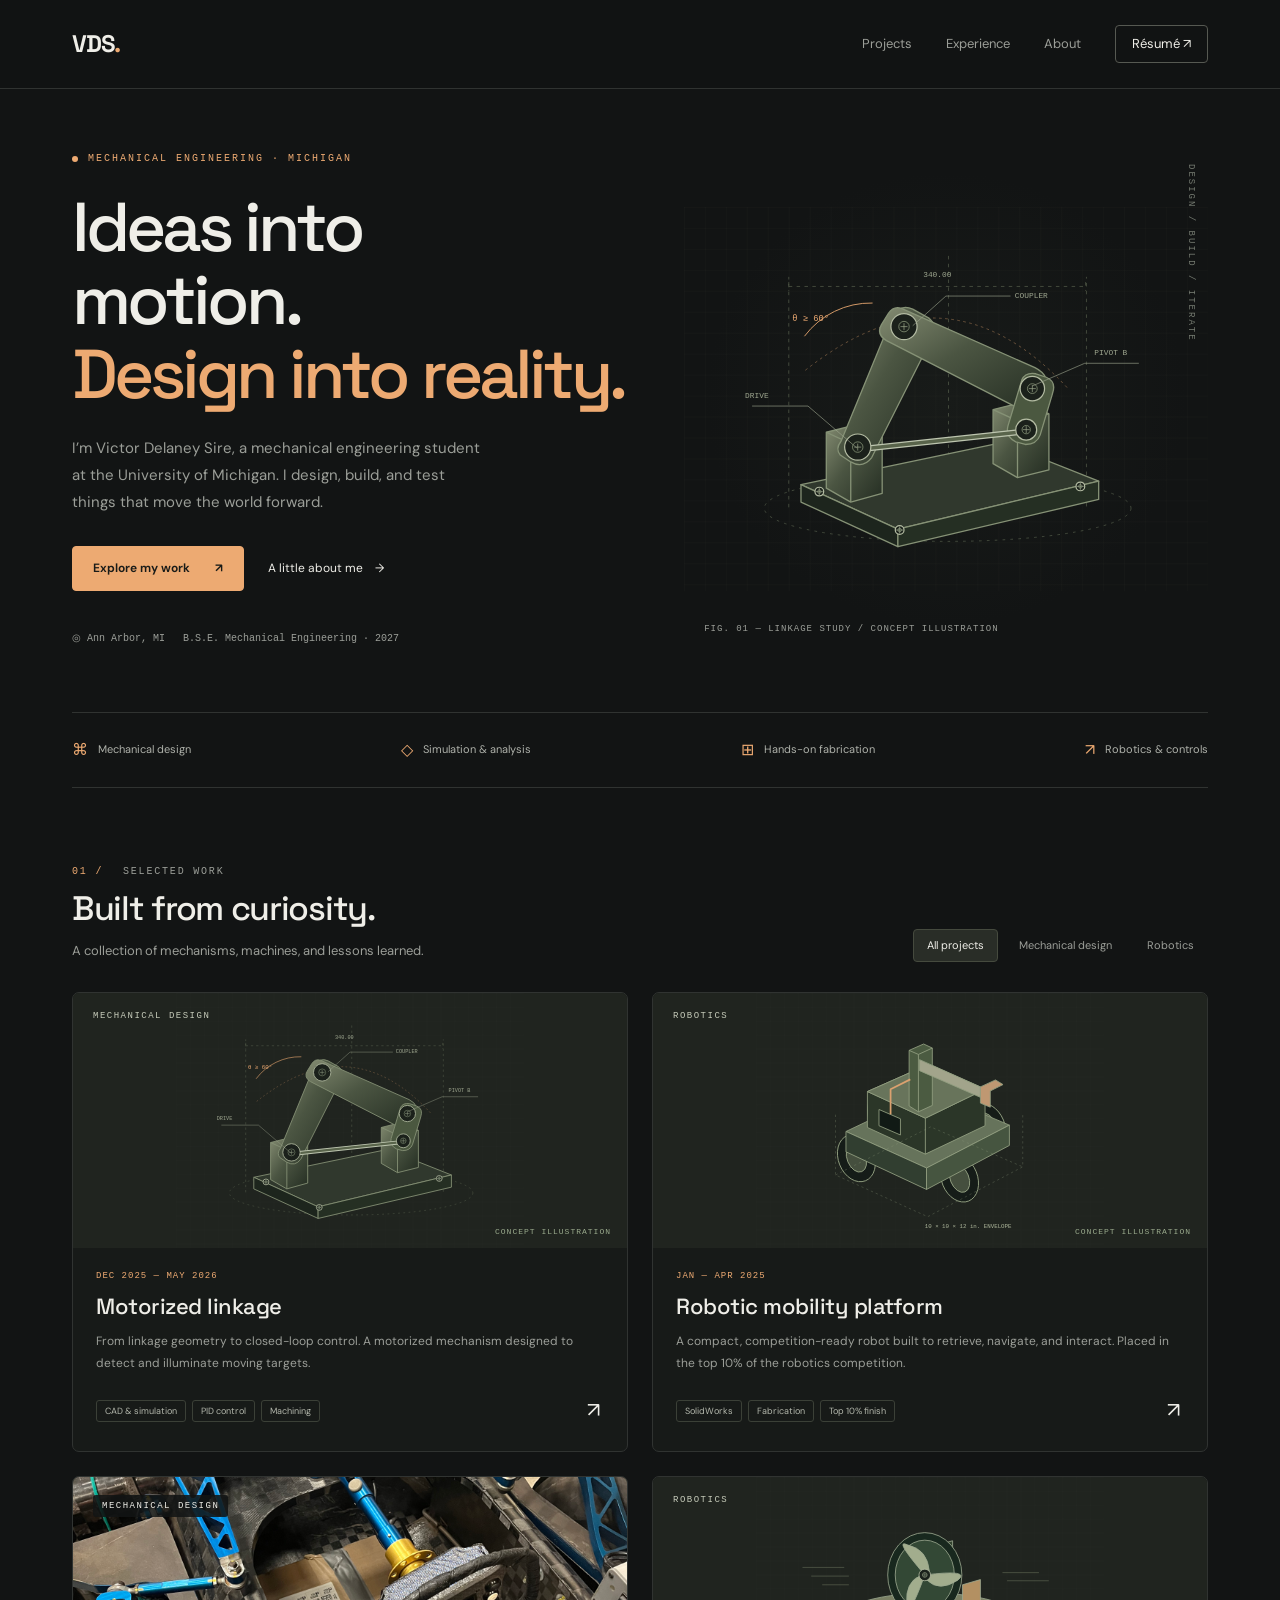
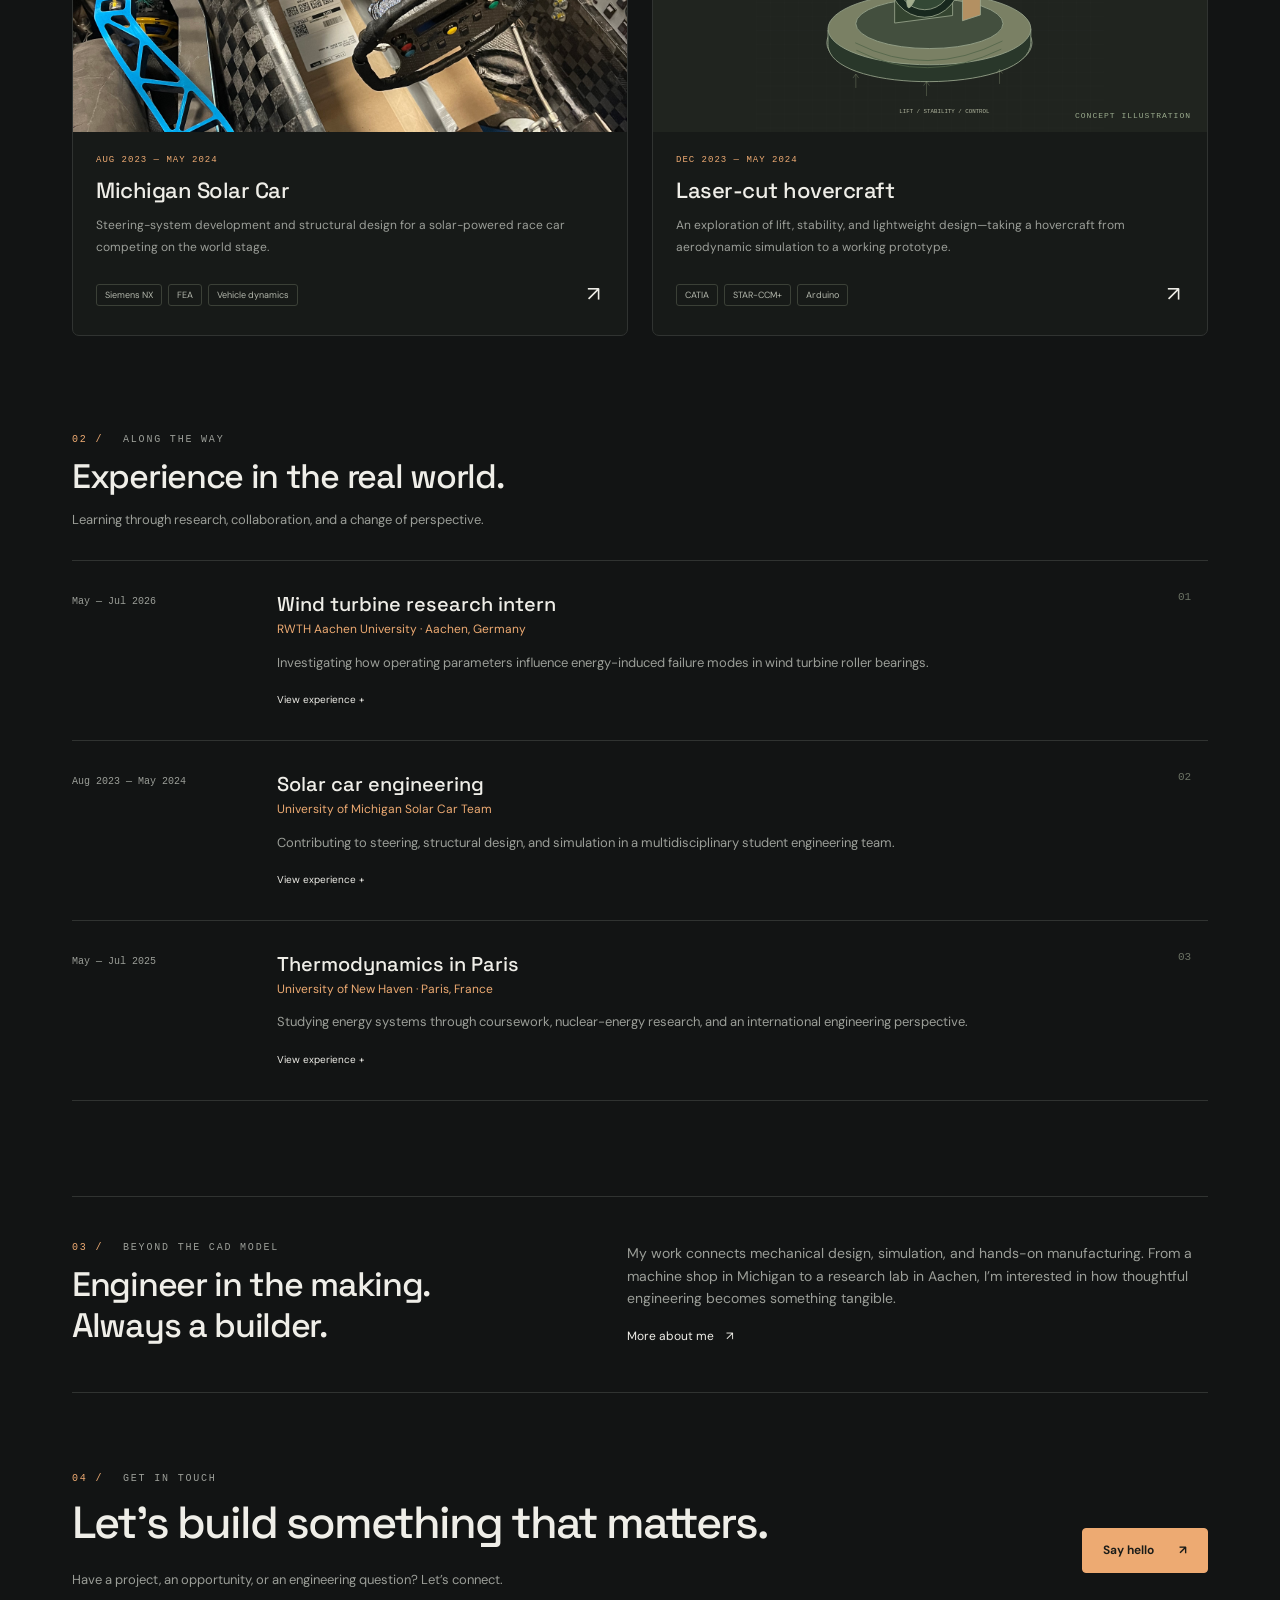
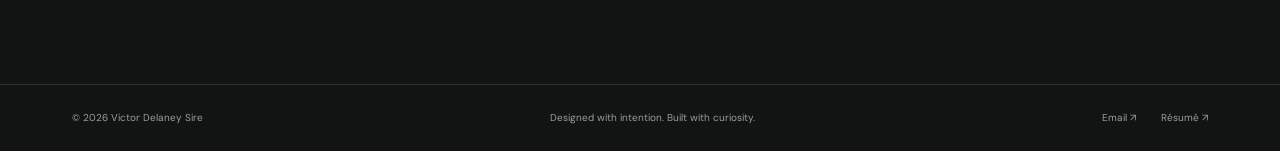
==== index.html @ ee6ca0cf "first commit" ====
<!doctype html>
<html lang="en"><head><meta charset="UTF-8"><meta name="viewport" content="width=device-width, initial-scale=1"><meta name="description" content="Victor Delaney Sire — University of Michigan mechanical engineering student. Explore projects in robotics, mechanism design, solar vehicles, and wind turbine research."><meta name="theme-color" content="#121414"><title>Victor Delaney Sire · Mechanical Engineering</title><link rel="icon" href="assets/favicon.svg" type="image/svg+xml"><link rel="stylesheet" href="styles.css"><script src="content.js" defer></script><script src="app.js" defer></script></head>
<body><header><div class="wrap nav"><a class="logo" href="index.html" aria-label="Victor Delaney Sire home">VDS<span>.</span></a><nav aria-label="Main navigation"><a href="#projects">Projects</a><a href="#experience">Experience</a><a href="about.html">About</a><a class="resume" href="Victor_Delaney_Sire_Resume.pdf" target="_blank" rel="noopener">Résumé ↗</a></nav></div></header>
<main><div class="wrap"><section class="hero"><div><div class="eyebrow"><span class="dot"></span> Mechanical engineering · Michigan</div><h1>Ideas into<br>motion.<br><em>Design into reality.</em></h1><p class="intro">I’m Victor Delaney Sire, a mechanical engineering student at the University of Michigan. I design, build, and test things that move the world forward.</p><div class="actions"><a class="btn" href="#projects">Explore my work <span>↗</span></a><a class="text-link" href="about.html">A little about me <span>→</span></a></div><div class="hero-note"><span>◎ Ann Arbor, MI</span><span>B.S.E. Mechanical Engineering · 2027</span></div></div><div class="drawing" id="hero-drawing" role="img" aria-label="Conceptual technical drawing of a mechanical linkage"><span class="drawing-index">DESIGN / BUILD / ITERATE</span><span class="drawing-label">FIG. 01 — LINKAGE STUDY / CONCEPT ILLUSTRATION</span></div></section>
<div class="strip"><span><b>⌘</b> Mechanical design</span><span><b>◇</b> Simulation & analysis</span><span><b>⊞</b> Hands-on fabrication</span><span><b>↗</b> Robotics & controls</span></div>
<section class="section" id="projects"><div class="section-top"><div><div class="section-label"><span>01 /</span> Selected work</div><h2>Built from curiosity.</h2><p class="section-description">A collection of mechanisms, machines, and lessons learned.</p></div><div class="filters" role="group" aria-label="Filter projects"><button class="filter active" data-filter="All" aria-pressed="true">All projects</button><button class="filter" data-filter="Mechanical design" aria-pressed="false">Mechanical design</button><button class="filter" data-filter="Robotics" aria-pressed="false">Robotics</button></div></div><div class="projects" id="project-list" aria-live="polite"></div></section>
<section class="section" id="experience"><div class="section-top"><div><div class="section-label"><span>02 /</span> Along the way</div><h2>Experience in the real world.</h2><p class="section-description">Learning through research, collaboration, and a change of perspective.</p></div></div><div class="experience-list" id="experience-list"></div></section>
<section class="about-teaser"><div><div class="section-label"><span>03 /</span> Beyond the CAD model</div><h2>Engineer in the making.<br>Always a builder.</h2></div><div><p>My work connects mechanical design, simulation, and hands-on manufacturing. From a machine shop in Michigan to a research lab in Aachen, I’m interested in how thoughtful engineering becomes something tangible.</p><a class="text-link" href="about.html">More about me <span>↗</span></a></div></section>
<section class="contact" id="contact"><div class="section-label"><span>04 /</span> Get in touch</div><div class="contact-row"><div><h2>Let’s build something that matters.</h2><p>Have a project, an opportunity, or an engineering question? Let’s connect.</p></div><a class="btn" href="mailto:vdelsire@umich.edu">Say hello <span>↗</span></a></div></section></div></main>
<footer><div class="wrap footer-inner"><span>© <span data-year></span> Victor Delaney Sire</span><span>Designed with intention. Built with curiosity.</span><div class="footer-links"><a href="mailto:vdelsire@umich.edu">Email ↗</a><a href="Victor_Delaney_Sire_Resume.pdf" target="_blank" rel="noopener">Résumé ↗</a></div></div></footer><dialog class="modal" id="project-modal" aria-labelledby="modal-title"><button class="modal-close" aria-label="Close project details">×</button><div id="modal-content"></div></dialog><noscript><p class="wrap">Enable JavaScript to view project details, or <a href="Victor_Delaney_Sire_Resume.pdf">read my résumé</a>.</p></noscript></body></html>
---- styles.css ----
@import url('https://fonts.googleapis.com/css2?family=DM+Sans:wght@400;450;500;600;650;700&family=Space+Grotesk:wght@400;500;600;700&display=swap');
.sr-only{position:absolute;width:1px;height:1px;padding:0;margin:-1px;overflow:hidden;clip:rect(0,0,0,0);white-space:nowrap;border:0}
.about-photo{margin:0 0 24px}.about-photo img{display:block;width:100%;height:auto;border-radius:6px}.about-photo figcaption{margin-top:8px;color:var(--muted);font-size:11px}.project-art:has(img) .art-label{background:#121414dd;padding:6px 9px;border-radius:3px;color:var(--text)}
:root{--bg:#121414;--panel:#1b1e1d;--line:#303331;--text:#efeee8;--muted:#9b9e98;--accent:#edaa72;--mono:ui-monospace,SFMono-Regular,Consolas,monospace}*{box-sizing:border-box}html{scroll-behavior:smooth;scroll-padding-top:100px}body{margin:0;background:var(--bg);color:var(--text);font-family:'DM Sans',sans-serif;font-size:15px;line-height:1.6}button,a{-webkit-tap-highlight-color:transparent}a{color:inherit;text-decoration:none}button{font:inherit;cursor:pointer}button:focus-visible,a:focus-visible{outline:2px solid var(--accent);outline-offset:6px}::selection{background:var(--accent);color:var(--bg)}.wrap{max-width:1264px;margin:auto;padding:0 64px}header{border-bottom:1px solid var(--line);background:rgba(18,20,20,.95);position:sticky;top:0;z-index:10;backdrop-filter:blur(15px)}.nav{height:88px;display:flex;align-items:center;justify-content:space-between}.logo{font-family:'Space Grotesk',sans-serif;font-size:24px;font-weight:700;letter-spacing:-1.2px}.logo span{color:var(--accent)}nav{display:flex;align-items:center;gap:34px;font-size:13px}nav a{color:var(--muted)}nav a:hover,nav a.active{color:var(--text)}nav .resume{border:1px solid #565952;padding:8px 16px;color:var(--text);border-radius:4px}.hero{display:grid;grid-template-columns:1.1fr 1fr;gap:36px;align-items:center;min-height:610px;padding-top:62px;padding-bottom:65px}.eyebrow{font-family:var(--mono);font-size:10px;letter-spacing:2px;text-transform:uppercase;color:var(--accent);display:flex;align-items:center;gap:10px}.dot{width:6px;height:6px;border-radius:50%;background:var(--accent);display:inline-block}.hero h1{font-family:'Space Grotesk',sans-serif;font-size:clamp(48px,5.4vw,74px);font-weight:500;letter-spacing:-4px;line-height:1.06;margin:24px 0}.hero h1 em{font-style:normal;color:var(--accent)}.intro{color:var(--muted);max-width:410px;font-size:15px;line-height:1.8}.actions{display:flex;gap:24px;align-items:center;margin-top:30px}.btn{border:1px solid var(--accent);background:var(--accent);color:#191b18;border-radius:4px;display:inline-flex;align-items:center;justify-content:center;gap:25px;padding:12px 20px;font-size:12px;font-weight:650}.text-link{font-size:12px;display:inline-flex;gap:12px;align-items:center}.hero-note{font-family:var(--mono);font-size:10px;color:var(--muted);display:flex;gap:18px;margin-top:40px}.drawing{position:relative;aspect-ratio:1.06;background:radial-gradient(ellipse at center,#24292355,transparent 65%);overflow:hidden}.drawing svg{width:100%;height:100%}.drawing-label{position:absolute;bottom:12px;left:20px;font:9px var(--mono);letter-spacing:1px;color:var(--muted)}.drawing-index{position:absolute;right:12px;top:12px;color:#747a70;font:9px var(--mono);writing-mode:vertical-rl;letter-spacing:2px}.strip{border-top:1px solid var(--line);border-bottom:1px solid var(--line);display:flex;justify-content:space-between;padding-top:24px;padding-bottom:24px;gap:20px;color:#aeb1aa;font-size:11px}.strip span{display:flex;align-items:center;gap:10px}.strip b{font-size:16px;font-weight:400;color:var(--accent)}section.section{padding-top:78px;padding-bottom:20px}.section-top{display:flex;align-items:end;justify-content:space-between;gap:24px;margin-bottom:30px}.section-label{font:10px var(--mono);letter-spacing:1.8px;color:var(--muted);text-transform:uppercase;margin-bottom:12px}.section-label span{color:var(--accent);margin-right:12px}h2{font-family:'Space Grotesk',sans-serif;font-size:34px;letter-spacing:-1.3px;line-height:1.2;font-weight:500;margin:0}.section-description{color:var(--muted);font-size:13px;margin:12px 0 0}.filters{display:flex;gap:7px;flex-wrap:wrap}.filter{padding:7px 13px;color:var(--muted);border:1px solid transparent;background:transparent;border-radius:4px;font-size:11px}.filter.active{background:#292d27;border-color:#454a3e;color:var(--text)}.projects{display:grid;grid-template-columns:repeat(2,minmax(0,1fr));gap:24px}.project{border:1px solid var(--line);border-radius:7px;overflow:hidden;background:#171a18;transition:border-color .2s,transform .2s}.project:hover{border-color:#6a7061;transform:translateY(-3px)}.project-art{height:255px;position:relative;overflow:hidden;background:#20241f}.project-art svg{width:100%;height:100%;transition:transform .5s}.project:hover svg{transform:scale(1.035)}.project-art img{width:100%;height:100%;object-fit:cover}.art-label{position:absolute;top:18px;left:20px;font:9px var(--mono);letter-spacing:1.5px;color:#c6cbba}.art-foot{position:absolute;right:16px;bottom:12px;font:8px var(--mono);letter-spacing:1px;color:#9aab8d}.project-body{padding:23px}.project-meta{font:9px var(--mono);color:var(--accent);letter-spacing:1px;text-transform:uppercase}.project h3{font:500 22px 'Space Grotesk',sans-serif;letter-spacing:-.5px;margin:11px 0}.project p{color:var(--muted);font-size:12px;line-height:1.8;margin:0 0 20px}.tags{display:flex;gap:6px;flex-wrap:wrap}.tag{font-size:9px;color:#b3b7ac;border:1px solid #3b4037;border-radius:3px;padding:3px 8px}.card-bottom{display:flex;align-items:center;justify-content:space-between;gap:10px}.open-project{color:var(--text);border:0;background:transparent;font-size:21px;padding:0 4px}.experience-list{border-top:1px solid var(--line)}.experience{display:grid;grid-template-columns:180px 1fr 30px;gap:25px;padding:30px 0;border-bottom:1px solid var(--line)}.experience-date{font:10px var(--mono);color:var(--muted);padding-top:5px}.experience h3{font:500 20px 'Space Grotesk',sans-serif;margin:0 0 3px}.company{font-size:12px;color:var(--accent)}.experience p,.experience li{font-size:13px;color:var(--muted)}.experience details summary{cursor:pointer;list-style:none}.experience details summary::-webkit-details-marker{display:none}.experience details summary:after{content:'View experience +';font-size:10px;color:var(--text)}.experience details[open] summary:after{content:'Close details −'}.experience ul{padding-left:18px}.experience-number{font:11px var(--mono);color:#6c7365}.about-teaser{margin-top:75px;display:grid;grid-template-columns:1fr 1.25fr;gap:90px;padding:45px 0;border-top:1px solid var(--line);border-bottom:1px solid var(--line)}.about-teaser p{margin-top:0;color:var(--muted);font-size:14px}.contact{padding:80px 0}.contact h2{font-size:45px;letter-spacing:-2px;margin-bottom:20px}.contact p{color:var(--muted);font-size:13px}.contact-row{display:flex;justify-content:space-between;align-items:center;gap:20px}footer{border-top:1px solid var(--line);padding:25px 0;color:var(--muted);font-size:10px}.footer-inner{display:flex;justify-content:space-between;gap:20px}.footer-links{display:flex;gap:25px}.about-page{padding-top:65px;padding-bottom:65px}.about-page h1{font:500 clamp(40px,6vw,70px)/1.1 'Space Grotesk',sans-serif;letter-spacing:-3px;max-width:800px}.about-grid{display:grid;grid-template-columns:1.3fr 1fr;gap:70px;margin:45px 0}.about-grid p{color:var(--muted)}.info-box{border:1px solid var(--line);padding:26px;border-radius:6px;background:var(--panel)}.info-box h3{margin-top:0}.info-box p{font-size:13px}.skills-grid{display:grid;grid-template-columns:repeat(3,1fr);gap:20px;margin-top:28px}.skills-grid h3{font-size:15px;font-weight:500}.skills-grid p{color:var(--muted);font-size:13px}.modal{border:1px solid #505548;border-radius:8px;background:var(--bg);color:var(--text);width:min(740px,calc(100% - 32px));max-height:85vh;padding:36px}.modal::backdrop{background:#080a08dd;backdrop-filter:blur(6px)}.modal-close{float:right;border:1px solid var(--line);color:var(--text);background:var(--panel);border-radius:4px;width:32px;height:32px}.modal h2{margin:20px 0}.modal p,.modal li{color:var(--muted);font-size:14px}.gallery{display:grid;gap:15px;margin-top:24px}.gallery img,.gallery video{width:100%;border-radius:5px;max-height:450px;object-fit:contain;background:#090b09}.gallery figure{margin:0}.gallery figcaption{font-size:11px;color:var(--muted);margin-top:7px}.empty-media{border:1px dashed var(--line);border-radius:5px;padding:20px;color:var(--muted);font-size:12px}[hidden]{display:none!important}@media(min-width:1400px){.hero{min-height:670px}}@media(max-width:900px){.wrap{padding-left:28px;padding-right:28px}.hero{gap:5px}.hero h1{font-size:55px}.drawing{margin-right:-20px}.hero-note{flex-direction:column;gap:4px}.strip{flex-wrap:wrap}.about-teaser{gap:35px}}@media(max-width:640px){.wrap{padding-left:22px;padding-right:22px}.nav{height:74px}nav{gap:17px;font-size:11px}nav .resume{display:none}.hero{grid-template-columns:1fr;padding-top:45px;padding-bottom:25px;gap:5px}.hero h1{font-size:57px;letter-spacing:-3px}.hero-note{flex-direction:row;gap:15px;margin-top:25px}.drawing{max-width:400px;width:100%;margin:5px auto 0;aspect-ratio:1.35}.strip{display:grid;grid-template-columns:1fr 1fr;gap:17px;font-size:9px}.section-top{align-items:start;flex-direction:column;gap:18px}section.section{padding-top:55px}.projects{grid-template-columns:1fr}.project-art{height:240px}.experience{grid-template-columns:1fr 25px;gap:8px}.experience-date{grid-column:1/-1}.about-teaser,.about-grid{grid-template-columns:1fr;gap:25px}.contact-row{align-items:start;flex-direction:column}.contact h2{font-size:36px}.skills-grid{grid-template-columns:1fr}.footer-inner{flex-direction:column;gap:10px}.modal{padding:24px}.about-page h1{letter-spacing:-2px}}@media(prefers-reduced-motion:reduce){html{scroll-behavior:auto}*,*:before,*:after{transition:none!important;animation:none!important}}
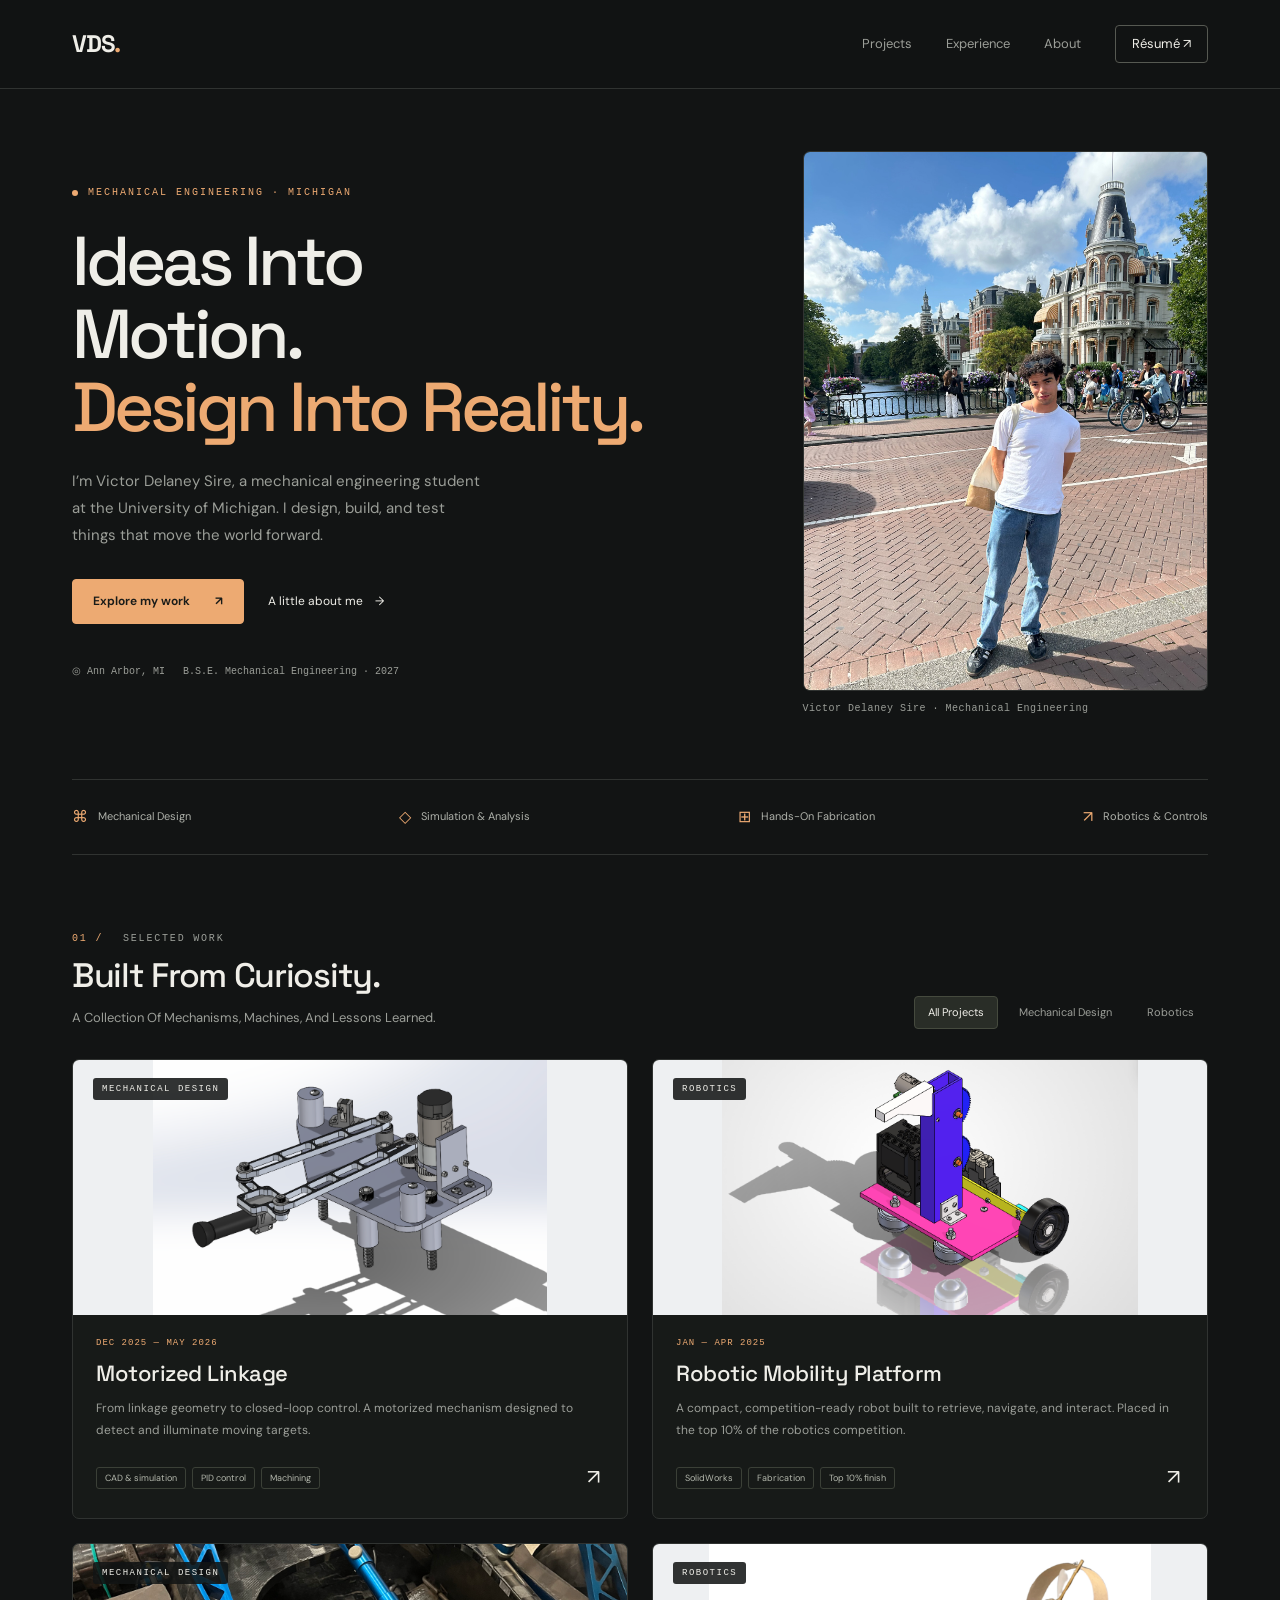
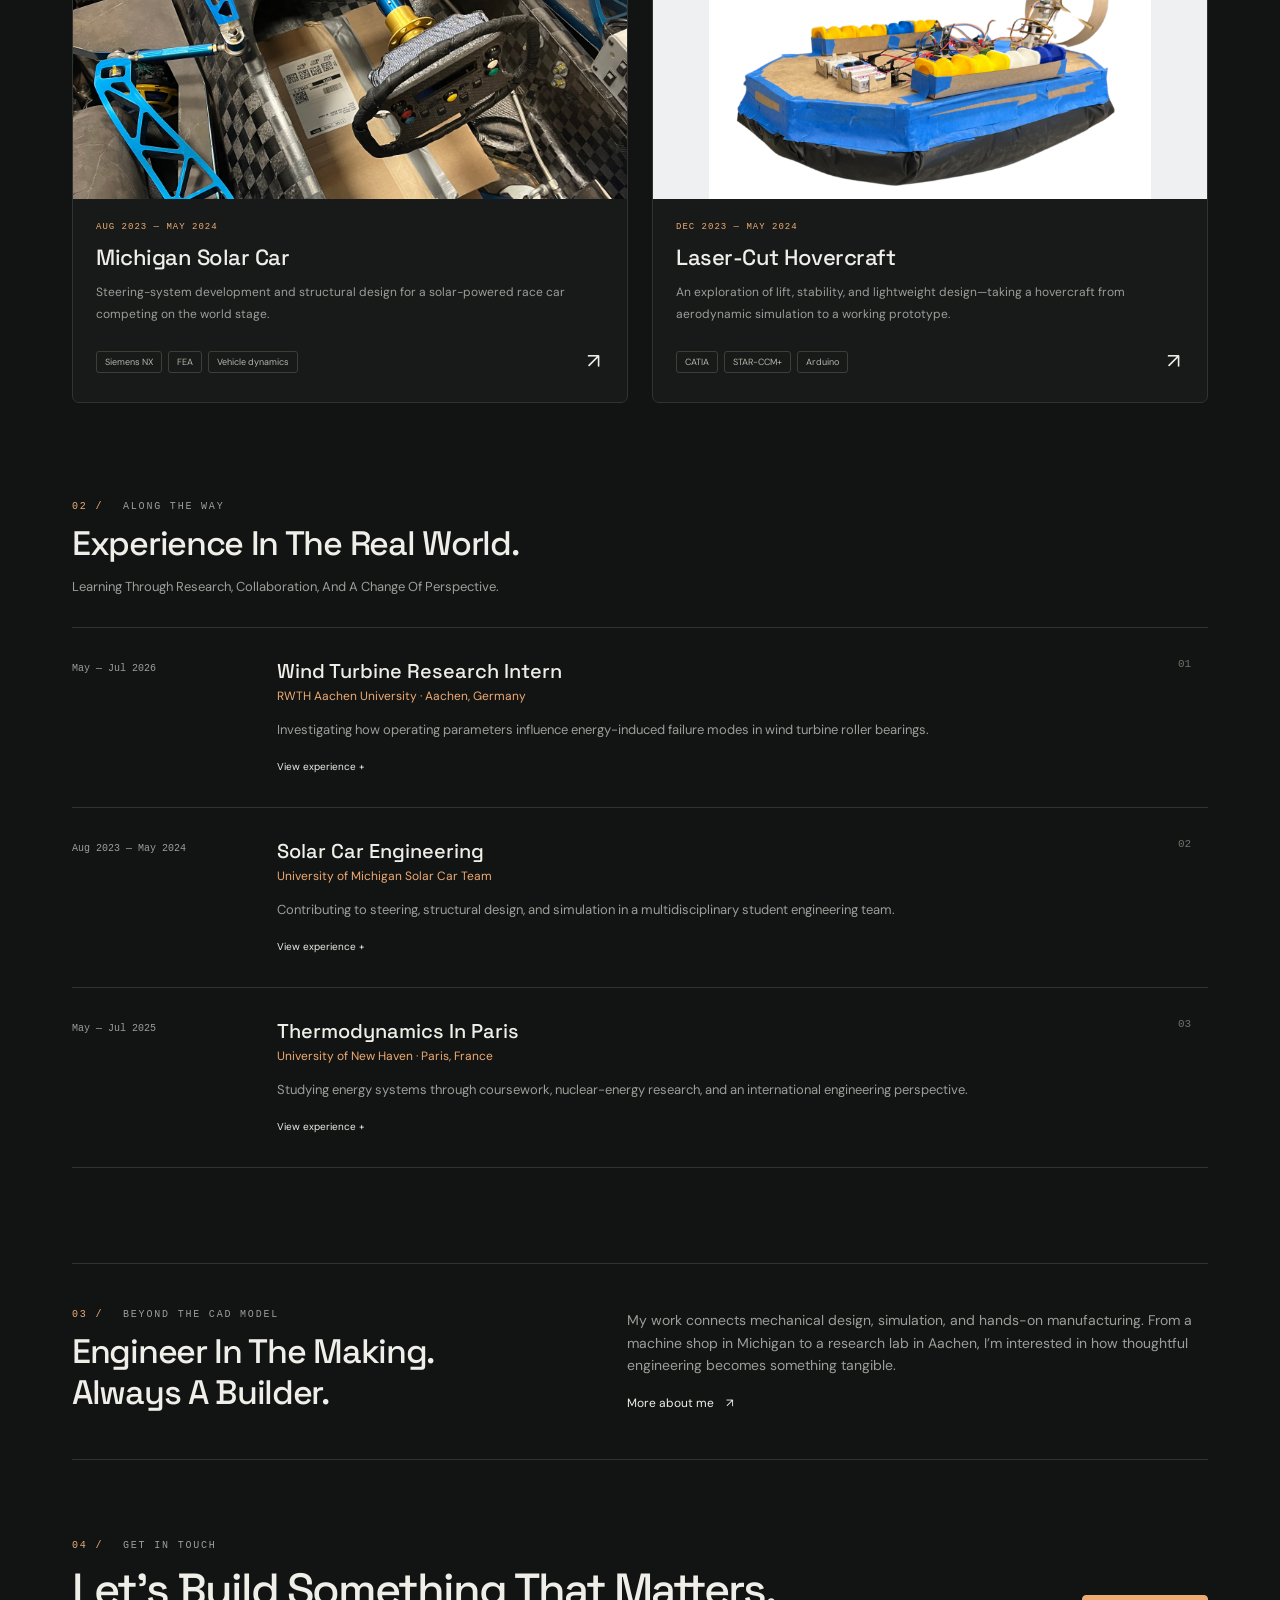
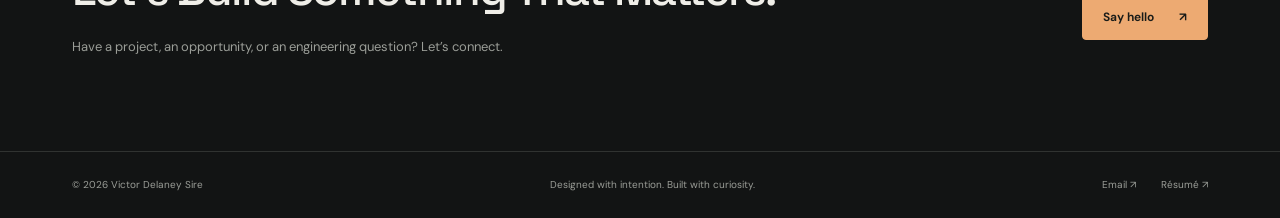
==== commit 4973247a: "Add portfolio media and capitalize headings" ====
--- a/index.html
+++ b/index.html
@@ -1,10 +1,10 @@
 <!doctype html>
 <html lang="en"><head><meta charset="UTF-8"><meta name="viewport" content="width=device-width, initial-scale=1"><meta name="description" content="Victor Delaney Sire — University of Michigan mechanical engineering student. Explore projects in robotics, mechanism design, solar vehicles, and wind turbine research."><meta name="theme-color" content="#121414"><title>Victor Delaney Sire · Mechanical Engineering</title><link rel="icon" href="assets/favicon.svg" type="image/svg+xml"><link rel="stylesheet" href="styles.css"><script src="content.js" defer></script><script src="app.js" defer></script></head>
 <body><header><div class="wrap nav"><a class="logo" href="index.html" aria-label="Victor Delaney Sire home">VDS<span>.</span></a><nav aria-label="Main navigation"><a href="#projects">Projects</a><a href="#experience">Experience</a><a href="about.html">About</a><a class="resume" href="Victor_Delaney_Sire_Resume.pdf" target="_blank" rel="noopener">Résumé ↗</a></nav></div></header>
-<main><div class="wrap"><section class="hero"><div><div class="eyebrow"><span class="dot"></span> Mechanical engineering · Michigan</div><h1>Ideas into<br>motion.<br><em>Design into reality.</em></h1><p class="intro">I’m Victor Delaney Sire, a mechanical engineering student at the University of Michigan. I design, build, and test things that move the world forward.</p><div class="actions"><a class="btn" href="#projects">Explore my work <span>↗</span></a><a class="text-link" href="about.html">A little about me <span>→</span></a></div><div class="hero-note"><span>◎ Ann Arbor, MI</span><span>B.S.E. Mechanical Engineering · 2027</span></div></div><div class="drawing" id="hero-drawing" role="img" aria-label="Conceptual technical drawing of a mechanical linkage"><span class="drawing-index">DESIGN / BUILD / ITERATE</span><span class="drawing-label">FIG. 01 — LINKAGE STUDY / CONCEPT ILLUSTRATION</span></div></section>
-<div class="strip"><span><b>⌘</b> Mechanical design</span><span><b>◇</b> Simulation & analysis</span><span><b>⊞</b> Hands-on fabrication</span><span><b>↗</b> Robotics & controls</span></div>
-<section class="section" id="projects"><div class="section-top"><div><div class="section-label"><span>01 /</span> Selected work</div><h2>Built from curiosity.</h2><p class="section-description">A collection of mechanisms, machines, and lessons learned.</p></div><div class="filters" role="group" aria-label="Filter projects"><button class="filter active" data-filter="All" aria-pressed="true">All projects</button><button class="filter" data-filter="Mechanical design" aria-pressed="false">Mechanical design</button><button class="filter" data-filter="Robotics" aria-pressed="false">Robotics</button></div></div><div class="projects" id="project-list" aria-live="polite"></div></section>
-<section class="section" id="experience"><div class="section-top"><div><div class="section-label"><span>02 /</span> Along the way</div><h2>Experience in the real world.</h2><p class="section-description">Learning through research, collaboration, and a change of perspective.</p></div></div><div class="experience-list" id="experience-list"></div></section>
-<section class="about-teaser"><div><div class="section-label"><span>03 /</span> Beyond the CAD model</div><h2>Engineer in the making.<br>Always a builder.</h2></div><div><p>My work connects mechanical design, simulation, and hands-on manufacturing. From a machine shop in Michigan to a research lab in Aachen, I’m interested in how thoughtful engineering becomes something tangible.</p><a class="text-link" href="about.html">More about me <span>↗</span></a></div></section>
-<section class="contact" id="contact"><div class="section-label"><span>04 /</span> Get in touch</div><div class="contact-row"><div><h2>Let’s build something that matters.</h2><p>Have a project, an opportunity, or an engineering question? Let’s connect.</p></div><a class="btn" href="mailto:vdelsire@umich.edu">Say hello <span>↗</span></a></div></section></div></main>
+<main><div class="wrap"><section class="hero"><div><div class="eyebrow"><span class="dot"></span> Mechanical Engineering · Michigan</div><h1>Ideas Into<br>Motion.<br><em>Design Into Reality.</em></h1><p class="intro">I’m Victor Delaney Sire, a mechanical engineering student at the University of Michigan. I design, build, and test things that move the world forward.</p><div class="actions"><a class="btn" href="#projects">Explore my work <span>↗</span></a><a class="text-link" href="about.html">A little about me <span>→</span></a></div><div class="hero-note"><span>◎ Ann Arbor, MI</span><span>B.S.E. Mechanical Engineering · 2027</span></div></div><figure class="hero-portrait"><img src="media/Casual_me_for_home_page.JPG" alt="Victor standing beside a canal on a sunny day" width="1368" height="1824" fetchpriority="high"><figcaption>Victor Delaney Sire · Mechanical Engineering</figcaption></figure></section>
+<div class="strip"><span><b>⌘</b> Mechanical Design</span><span><b>◇</b> Simulation & Analysis</span><span><b>⊞</b> Hands-On Fabrication</span><span><b>↗</b> Robotics & Controls</span></div>
+<section class="section" id="projects"><div class="section-top"><div><div class="section-label"><span>01 /</span> Selected Work</div><h2>Built From Curiosity.</h2><p class="section-description">A Collection Of Mechanisms, Machines, And Lessons Learned.</p></div><div class="filters" role="group" aria-label="Filter projects"><button class="filter active" data-filter="All" aria-pressed="true">All Projects</button><button class="filter" data-filter="Mechanical Design" aria-pressed="false">Mechanical Design</button><button class="filter" data-filter="Robotics" aria-pressed="false">Robotics</button></div></div><div class="projects" id="project-list" aria-live="polite"></div></section>
+<section class="section" id="experience"><div class="section-top"><div><div class="section-label"><span>02 /</span> Along The Way</div><h2>Experience In The Real World.</h2><p class="section-description">Learning Through Research, Collaboration, And A Change Of Perspective.</p></div></div><div class="experience-list" id="experience-list"></div></section>
+<section class="about-teaser"><div><div class="section-label"><span>03 /</span> Beyond The CAD Model</div><h2>Engineer In The Making.<br>Always A Builder.</h2></div><div><p>My work connects mechanical design, simulation, and hands-on manufacturing. From a machine shop in Michigan to a research lab in Aachen, I’m interested in how thoughtful engineering becomes something tangible.</p><a class="text-link" href="about.html">More about me <span>↗</span></a></div></section>
+<section class="contact" id="contact"><div class="section-label"><span>04 /</span> Get In Touch</div><div class="contact-row"><div><h2>Let’s Build Something That Matters.</h2><p>Have a project, an opportunity, or an engineering question? Let’s connect.</p></div><a class="btn" href="mailto:vdelsire@umich.edu">Say hello <span>↗</span></a></div></section></div></main>
 <footer><div class="wrap footer-inner"><span>© <span data-year></span> Victor Delaney Sire</span><span>Designed with intention. Built with curiosity.</span><div class="footer-links"><a href="mailto:vdelsire@umich.edu">Email ↗</a><a href="Victor_Delaney_Sire_Resume.pdf" target="_blank" rel="noopener">Résumé ↗</a></div></div></footer><dialog class="modal" id="project-modal" aria-labelledby="modal-title"><button class="modal-close" aria-label="Close project details">×</button><div id="modal-content"></div></dialog><noscript><p class="wrap">Enable JavaScript to view project details, or <a href="Victor_Delaney_Sire_Resume.pdf">read my résumé</a>.</p></noscript></body></html>
--- a/styles.css
+++ b/styles.css
@@ -1,4 +1,5 @@
 @import url('https://fonts.googleapis.com/css2?family=DM+Sans:wght@400;450;500;600;650;700&family=Space+Grotesk:wght@400;500;600;700&display=swap');
 .sr-only{position:absolute;width:1px;height:1px;padding:0;margin:-1px;overflow:hidden;clip:rect(0,0,0,0);white-space:nowrap;border:0}
+.hero-portrait{margin:0 0 0 20px;max-width:420px;justify-self:end}.hero-portrait img{display:block;width:100%;height:auto;max-height:540px;object-fit:cover;border:1px solid var(--line);border-radius:7px}.hero-portrait figcaption{margin-top:12px;font:10px var(--mono);color:var(--muted);letter-spacing:.5px}.project-art:has(img[src$=".png"]){background:#eef0f2}.project-art img[src$=".png"]{object-fit:contain}@media(max-width:640px){.hero-portrait{margin:28px 0 8px;justify-self:center;width:100%;max-width:360px}}
 .about-photo{margin:0 0 24px}.about-photo img{display:block;width:100%;height:auto;border-radius:6px}.about-photo figcaption{margin-top:8px;color:var(--muted);font-size:11px}.project-art:has(img) .art-label{background:#121414dd;padding:6px 9px;border-radius:3px;color:var(--text)}
 :root{--bg:#121414;--panel:#1b1e1d;--line:#303331;--text:#efeee8;--muted:#9b9e98;--accent:#edaa72;--mono:ui-monospace,SFMono-Regular,Consolas,monospace}*{box-sizing:border-box}html{scroll-behavior:smooth;scroll-padding-top:100px}body{margin:0;background:var(--bg);color:var(--text);font-family:'DM Sans',sans-serif;font-size:15px;line-height:1.6}button,a{-webkit-tap-highlight-color:transparent}a{color:inherit;text-decoration:none}button{font:inherit;cursor:pointer}button:focus-visible,a:focus-visible{outline:2px solid var(--accent);outline-offset:6px}::selection{background:var(--accent);color:var(--bg)}.wrap{max-width:1264px;margin:auto;padding:0 64px}header{border-bottom:1px solid var(--line);background:rgba(18,20,20,.95);position:sticky;top:0;z-index:10;backdrop-filter:blur(15px)}.nav{height:88px;display:flex;align-items:center;justify-content:space-between}.logo{font-family:'Space Grotesk',sans-serif;font-size:24px;font-weight:700;letter-spacing:-1.2px}.logo span{color:var(--accent)}nav{display:flex;align-items:center;gap:34px;font-size:13px}nav a{color:var(--muted)}nav a:hover,nav a.active{color:var(--text)}nav .resume{border:1px solid #565952;padding:8px 16px;color:var(--text);border-radius:4px}.hero{display:grid;grid-template-columns:1.1fr 1fr;gap:36px;align-items:center;min-height:610px;padding-top:62px;padding-bottom:65px}.eyebrow{font-family:var(--mono);font-size:10px;letter-spacing:2px;text-transform:uppercase;color:var(--accent);display:flex;align-items:center;gap:10px}.dot{width:6px;height:6px;border-radius:50%;background:var(--accent);display:inline-block}.hero h1{font-family:'Space Grotesk',sans-serif;font-size:clamp(48px,5.4vw,74px);font-weight:500;letter-spacing:-4px;line-height:1.06;margin:24px 0}.hero h1 em{font-style:normal;color:var(--accent)}.intro{color:var(--muted);max-width:410px;font-size:15px;line-height:1.8}.actions{display:flex;gap:24px;align-items:center;margin-top:30px}.btn{border:1px solid var(--accent);background:var(--accent);color:#191b18;border-radius:4px;display:inline-flex;align-items:center;justify-content:center;gap:25px;padding:12px 20px;font-size:12px;font-weight:650}.text-link{font-size:12px;display:inline-flex;gap:12px;align-items:center}.hero-note{font-family:var(--mono);font-size:10px;color:var(--muted);display:flex;gap:18px;margin-top:40px}.drawing{position:relative;aspect-ratio:1.06;background:radial-gradient(ellipse at center,#24292355,transparent 65%);overflow:hidden}.drawing svg{width:100%;height:100%}.drawing-label{position:absolute;bottom:12px;left:20px;font:9px var(--mono);letter-spacing:1px;color:var(--muted)}.drawing-index{position:absolute;right:12px;top:12px;color:#747a70;font:9px var(--mono);writing-mode:vertical-rl;letter-spacing:2px}.strip{border-top:1px solid var(--line);border-bottom:1px solid var(--line);display:flex;justify-content:space-between;padding-top:24px;padding-bottom:24px;gap:20px;color:#aeb1aa;font-size:11px}.strip span{display:flex;align-items:center;gap:10px}.strip b{font-size:16px;font-weight:400;color:var(--accent)}section.section{padding-top:78px;padding-bottom:20px}.section-top{display:flex;align-items:end;justify-content:space-between;gap:24px;margin-bottom:30px}.section-label{font:10px var(--mono);letter-spacing:1.8px;color:var(--muted);text-transform:uppercase;margin-bottom:12px}.section-label span{color:var(--accent);margin-right:12px}h2{font-family:'Space Grotesk',sans-serif;font-size:34px;letter-spacing:-1.3px;line-height:1.2;font-weight:500;margin:0}.section-description{color:var(--muted);font-size:13px;margin:12px 0 0}.filters{display:flex;gap:7px;flex-wrap:wrap}.filter{padding:7px 13px;color:var(--muted);border:1px solid transparent;background:transparent;border-radius:4px;font-size:11px}.filter.active{background:#292d27;border-color:#454a3e;color:var(--text)}.projects{display:grid;grid-template-columns:repeat(2,minmax(0,1fr));gap:24px}.project{border:1px solid var(--line);border-radius:7px;overflow:hidden;background:#171a18;transition:border-color .2s,transform .2s}.project:hover{border-color:#6a7061;transform:translateY(-3px)}.project-art{height:255px;position:relative;overflow:hidden;background:#20241f}.project-art svg{width:100%;height:100%;transition:transform .5s}.project:hover svg{transform:scale(1.035)}.project-art img{width:100%;height:100%;object-fit:cover}.art-label{position:absolute;top:18px;left:20px;font:9px var(--mono);letter-spacing:1.5px;color:#c6cbba}.art-foot{position:absolute;right:16px;bottom:12px;font:8px var(--mono);letter-spacing:1px;color:#9aab8d}.project-body{padding:23px}.project-meta{font:9px var(--mono);color:var(--accent);letter-spacing:1px;text-transform:uppercase}.project h3{font:500 22px 'Space Grotesk',sans-serif;letter-spacing:-.5px;margin:11px 0}.project p{color:var(--muted);font-size:12px;line-height:1.8;margin:0 0 20px}.tags{display:flex;gap:6px;flex-wrap:wrap}.tag{font-size:9px;color:#b3b7ac;border:1px solid #3b4037;border-radius:3px;padding:3px 8px}.card-bottom{display:flex;align-items:center;justify-content:space-between;gap:10px}.open-project{color:var(--text);border:0;background:transparent;font-size:21px;padding:0 4px}.experience-list{border-top:1px solid var(--line)}.experience{display:grid;grid-template-columns:180px 1fr 30px;gap:25px;padding:30px 0;border-bottom:1px solid var(--line)}.experience-date{font:10px var(--mono);color:var(--muted);padding-top:5px}.experience h3{font:500 20px 'Space Grotesk',sans-serif;margin:0 0 3px}.company{font-size:12px;color:var(--accent)}.experience p,.experience li{font-size:13px;color:var(--muted)}.experience details summary{cursor:pointer;list-style:none}.experience details summary::-webkit-details-marker{display:none}.experience details summary:after{content:'View experience +';font-size:10px;color:var(--text)}.experience details[open] summary:after{content:'Close details −'}.experience ul{padding-left:18px}.experience-number{font:11px var(--mono);color:#6c7365}.about-teaser{margin-top:75px;display:grid;grid-template-columns:1fr 1.25fr;gap:90px;padding:45px 0;border-top:1px solid var(--line);border-bottom:1px solid var(--line)}.about-teaser p{margin-top:0;color:var(--muted);font-size:14px}.contact{padding:80px 0}.contact h2{font-size:45px;letter-spacing:-2px;margin-bottom:20px}.contact p{color:var(--muted);font-size:13px}.contact-row{display:flex;justify-content:space-between;align-items:center;gap:20px}footer{border-top:1px solid var(--line);padding:25px 0;color:var(--muted);font-size:10px}.footer-inner{display:flex;justify-content:space-between;gap:20px}.footer-links{display:flex;gap:25px}.about-page{padding-top:65px;padding-bottom:65px}.about-page h1{font:500 clamp(40px,6vw,70px)/1.1 'Space Grotesk',sans-serif;letter-spacing:-3px;max-width:800px}.about-grid{display:grid;grid-template-columns:1.3fr 1fr;gap:70px;margin:45px 0}.about-grid p{color:var(--muted)}.info-box{border:1px solid var(--line);padding:26px;border-radius:6px;background:var(--panel)}.info-box h3{margin-top:0}.info-box p{font-size:13px}.skills-grid{display:grid;grid-template-columns:repeat(3,1fr);gap:20px;margin-top:28px}.skills-grid h3{font-size:15px;font-weight:500}.skills-grid p{color:var(--muted);font-size:13px}.modal{border:1px solid #505548;border-radius:8px;background:var(--bg);color:var(--text);width:min(740px,calc(100% - 32px));max-height:85vh;padding:36px}.modal::backdrop{background:#080a08dd;backdrop-filter:blur(6px)}.modal-close{float:right;border:1px solid var(--line);color:var(--text);background:var(--panel);border-radius:4px;width:32px;height:32px}.modal h2{margin:20px 0}.modal p,.modal li{color:var(--muted);font-size:14px}.gallery{display:grid;gap:15px;margin-top:24px}.gallery img,.gallery video{width:100%;border-radius:5px;max-height:450px;object-fit:contain;background:#090b09}.gallery figure{margin:0}.gallery figcaption{font-size:11px;color:var(--muted);margin-top:7px}.empty-media{border:1px dashed var(--line);border-radius:5px;padding:20px;color:var(--muted);font-size:12px}[hidden]{display:none!important}@media(min-width:1400px){.hero{min-height:670px}}@media(max-width:900px){.wrap{padding-left:28px;padding-right:28px}.hero{gap:5px}.hero h1{font-size:55px}.drawing{margin-right:-20px}.hero-note{flex-direction:column;gap:4px}.strip{flex-wrap:wrap}.about-teaser{gap:35px}}@media(max-width:640px){.wrap{padding-left:22px;padding-right:22px}.nav{height:74px}nav{gap:17px;font-size:11px}nav .resume{display:none}.hero{grid-template-columns:1fr;padding-top:45px;padding-bottom:25px;gap:5px}.hero h1{font-size:57px;letter-spacing:-3px}.hero-note{flex-direction:row;gap:15px;margin-top:25px}.drawing{max-width:400px;width:100%;margin:5px auto 0;aspect-ratio:1.35}.strip{display:grid;grid-template-columns:1fr 1fr;gap:17px;font-size:9px}.section-top{align-items:start;flex-direction:column;gap:18px}section.section{padding-top:55px}.projects{grid-template-columns:1fr}.project-art{height:240px}.experience{grid-template-columns:1fr 25px;gap:8px}.experience-date{grid-column:1/-1}.about-teaser,.about-grid{grid-template-columns:1fr;gap:25px}.contact-row{align-items:start;flex-direction:column}.contact h2{font-size:36px}.skills-grid{grid-template-columns:1fr}.footer-inner{flex-direction:column;gap:10px}.modal{padding:24px}.about-page h1{letter-spacing:-2px}}@media(prefers-reduced-motion:reduce){html{scroll-behavior:auto}*,*:before,*:after{transition:none!important;animation:none!important}}
